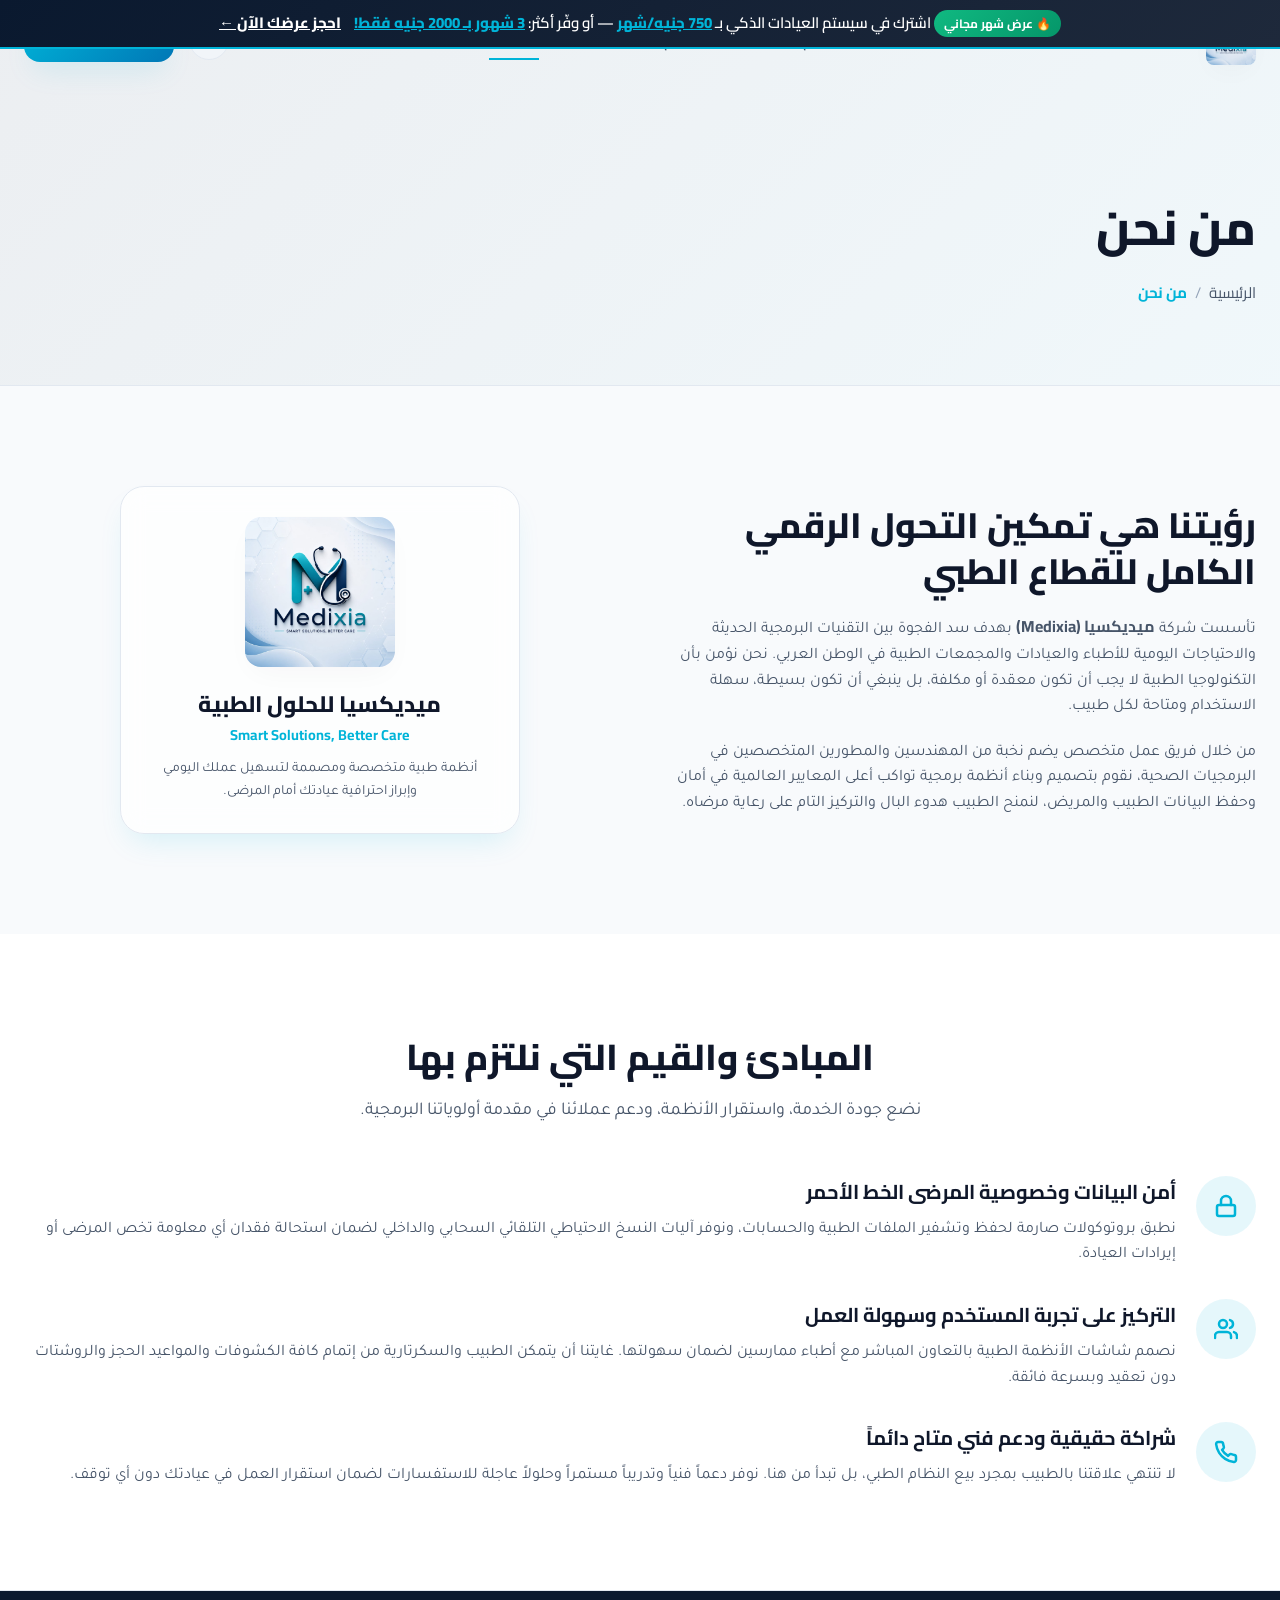
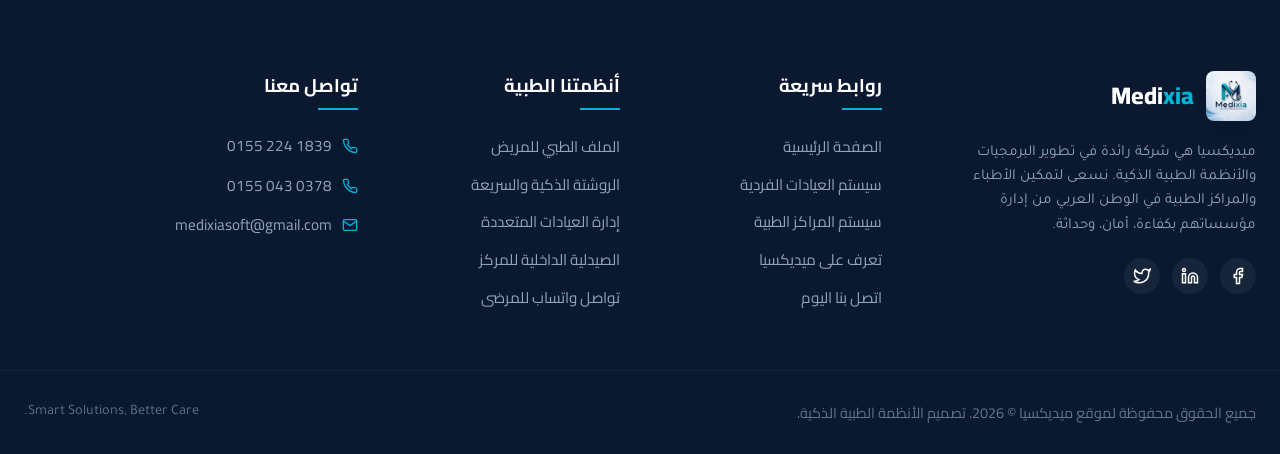
==== about.html @ 6b5ef8f8 "first commit" ====
<!DOCTYPE html>
<html lang="ar" dir="rtl">
<head>
    <meta charset="UTF-8">
    <meta name="viewport" content="width=device-width, initial-scale=1.0">
    
    <!-- Primary SEO Meta Tags -->
    <title>من نحن | شركة ميديكسيا للبرمجيات والأنظمة الطبية</title>
    <meta name="description" content="تعرف على شركة ميديكسيا، رؤيتنا ورسالتنا لتطوير وإدارة العيادات والمراكز الطبية بأحدث التقنيات وبأسعار مناسبة.">
    <meta name="keywords" content="ميديكسيا، من نحن، أنظمة طبية مصر، حماية بيانات المرضى، دعم فني عيادات">
    
    <!-- Stylesheets -->
    <link rel="stylesheet" href="css/style.css">
</head>
<body>

    <!-- Promo Bar (Limited Time Offer) -->
    <div class="promo-bar">
        <div class="container">
            <span class="promo-badge">🔥 عرض شهر مجاني</span>
            اشترك في سيستم العيادات الذكي بـ <span class="highlight">750 جنيه/شهر</span> — أو وفّر أكثر: <span class="highlight">3 شهور بـ 2000 جنيه فقط!</span>
            <a href="contact.html#request-demo" style="text-decoration: underline; margin-right: 10px; font-weight: 800;">احجز عرضك الآن ←</a>
        </div>
    </div>

    <!-- Header Navigation -->
    <header>
        <div class="container nav-container">
            <div class="logo-wrapper">
                <img src="assets/logo.jpg" alt="Medixia Logo" class="logo-img">
                <div class="logo-text">Medi<span>xia</span></div>
            </div>
            
            <nav>
                <ul class="nav-menu" id="nav-menu">
                    <li><a href="index.html" class="nav-link">الرئيسية</a></li>
                    <li><a href="clinics.html" class="nav-link">سيستم العيادات</a></li>
                    <li><a href="centers.html" class="nav-link">سيستم المراكز الطبية</a></li>
                    <li><a href="about.html" class="nav-link">من نحن</a></li>
                    <li><a href="contact.html" class="nav-link">اتصل بنا</a></li>
                </ul>
            </nav>
            
            <div class="nav-actions">
                <button class="theme-toggle-btn" id="theme-toggle" aria-label="Toggle Theme">
                    <svg class="sun-icon" width="20" height="20" viewBox="0 0 24 24" fill="none" stroke="currentColor" stroke-width="2" stroke-linecap="round" stroke-linejoin="round"><circle cx="12" cy="12" r="5"></circle><line x1="12" y1="1" x2="12" y2="3"></line><line x1="12" y1="21" x2="12" y2="23"></line><line x1="4.22" y1="4.22" x2="5.64" y2="5.64"></line><line x1="18.36" y1="18.36" x2="19.78" y2="19.78"></line><line x1="1" y1="12" x2="3" y2="12"></line><line x1="21" y1="12" x2="23" y2="12"></line><line x1="4.22" y1="19.78" x2="5.64" y2="18.36"></line><line x1="18.36" y1="5.64" x2="19.78" y2="4.22"></line></svg>
                    <svg class="moon-icon" width="20" height="20" viewBox="0 0 24 24" fill="none" stroke="currentColor" stroke-width="2" stroke-linecap="round" stroke-linejoin="round"><path d="M21 12.79A9 9 0 1 1 11.21 3 7 7 0 0 0 21 12.79z"></path></svg>
                </button>
                <a href="contact.html#request-demo" class="btn btn-primary" style="padding: 10px 20px; font-size: 0.9rem;">طلب تجربة مجانية</a>
                
                <button class="hamburger" id="hamburger-btn" aria-label="Menu">
                    <span></span>
                    <span></span>
                    <span></span>
                </button>
            </div>
        </div>
    </header>

    <!-- Page Hero Banner -->
    <div class="page-hero">
        <div class="container">
            <h1 class="page-hero-title">من نحن</h1>
            <ul class="breadcrumbs">
                <li><a href="index.html">الرئيسية</a></li>
                <li>من نحن</li>
            </ul>
        </div>
    </div>

    <!-- Main Content Details Grid -->
    <section class="section">
        <div class="container" style="display: grid; grid-template-columns: 1fr 1fr; gap: 50px; align-items: center;">
            <div class="reveal">
                <h2 style="font-size: 2.2rem; font-weight: 800; margin-bottom: 20px; line-height: 1.3;">رؤيتنا هي تمكين التحول الرقمي الكامل للقطاع الطبي</h2>
                <p style="color: var(--text-secondary); margin-bottom: 20px; font-family: var(--font-secondary);">
                    تأسست شركة <strong>ميديكسيا (Medixia)</strong> بهدف سد الفجوة بين التقنيات البرمجية الحديثة والاحتياجات اليومية للأطباء والعيادات والمجمعات الطبية في الوطن العربي. نحن نؤمن بأن التكنولوجيا الطبية لا يجب أن تكون معقدة أو مكلفة، بل ينبغي أن تكون بسيطة، سهلة الاستخدام ومتاحة لكل طبيب.
                </p>
                <p style="color: var(--text-secondary); font-family: var(--font-secondary);">
                    من خلال فريق عمل متخصص يضم نخبة من المهندسين والمطورين المتخصصين في البرمجيات الصحية، نقوم بتصميم وبناء أنظمة برمجية تواكب أعلى المعايير العالمية في أمان وحفظ البيانات الطبيب والمريض، لنمنح الطبيب هدوء البال والتركيز التام على رعاية مرضاه.
                </p>
            </div>
            <div class="reveal" style="display: flex; justify-content: center;">
                <div class="glass-panel" style="padding: 30px; border-radius: var(--border-radius-lg); max-width: 400px; text-align: center; border: 1px solid var(--border-color); box-shadow: var(--glow-shadow);">
                    <img src="assets/logo.jpg" alt="Medixia Smart Solutions" style="width: 150px; height: 150px; object-fit: cover; border-radius: var(--border-radius-md); margin: 0 auto 20px auto; box-shadow: var(--card-shadow);">
                    <h3 style="font-weight: 800; font-size: 1.4rem;">ميديكسيا للحلول الطبية</h3>
                    <p style="color: var(--primary-teal); font-weight: 700; margin-bottom: 12px; font-size: 0.9rem;">Smart Solutions, Better Care</p>
                    <p style="font-size: 0.88rem; color: var(--text-secondary); font-family: var(--font-secondary);">أنظمة طبية متخصصة ومصممة لتسهيل عملك اليومي وإبراز احترافية عيادتك أمام المرضى.</p>
                </div>
            </div>
        </div>
    </section>

    <!-- Core Values Section -->
    <section class="section" style="background-color: var(--bg-secondary);">
        <div class="container">
            <div class="text-center">
                <h2 class="section-title">المبادئ والقيم التي نلتزم بها</h2>
                <p class="section-subtitle">نضع جودة الخدمة، واستقرار الأنظمة، ودعم عملائنا في مقدمة أولوياتنا البرمجية.</p>
            </div>
            
            <div class="about-features">
                <!-- Value 1 -->
                <div class="about-feature-item reveal">
                    <div class="about-feature-icon">
                        <svg width="24" height="24" viewBox="0 0 24 24" fill="none" stroke="currentColor" stroke-width="2.5" stroke-linecap="round" stroke-linejoin="round"><rect x="3" y="11" width="18" height="11" rx="2" ry="2"></rect><path d="M7 11V7a5 5 0 0 1 10 0v4"></path></svg>
                    </div>
                    <div class="about-feature-text">
                        <h4>أمن البيانات وخصوصية المرضى الخط الأحمر</h4>
                        <p>نطبق بروتوكولات صارمة لحفظ وتشفير الملفات الطبية والحسابات، ونوفر آليات النسخ الاحتياطي التلقائي السحابي والداخلي لضمان استحالة فقدان أي معلومة تخص المرضى أو إيرادات العيادة.</p>
                    </div>
                </div>

                <!-- Value 2 -->
                <div class="about-feature-item reveal">
                    <div class="about-feature-icon">
                        <svg width="24" height="24" viewBox="0 0 24 24" fill="none" stroke="currentColor" stroke-width="2.5" stroke-linecap="round" stroke-linejoin="round"><path d="M17 21v-2a4 4 0 0 0-4-4H5a4 4 0 0 0-4 4v2"></path><circle cx="9" cy="7" r="4"></circle><path d="M23 21v-2a4 4 0 0 0-3-3.87"></path><path d="M16 3.13a4 4 0 0 1 0 7.75"></path></svg>
                    </div>
                    <div class="about-feature-text">
                        <h4>التركيز على تجربة المستخدم وسهولة العمل</h4>
                        <p>نصمم شاشات الأنظمة الطبية بالتعاون المباشر مع أطباء ممارسين لضمان سهولتها. غايتنا أن يتمكن الطبيب والسكرتارية من إتمام كافة الكشوفات والمواعيد الحجز والروشتات دون تعقيد وبسرعة فائقة.</p>
                    </div>
                </div>

                <!-- Value 3 -->
                <div class="about-feature-item reveal">
                    <div class="about-feature-icon">
                        <svg width="24" height="24" viewBox="0 0 24 24" fill="none" stroke="currentColor" stroke-width="2.5" stroke-linecap="round" stroke-linejoin="round"><path d="M22 16.92v3a2 2 0 0 1-2.18 2 19.79 19.79 0 0 1-8.63-3.07 19.5 19.5 0 0 1-6-6 19.79 19.79 0 0 1-3.07-8.67A2 2 0 0 1 4.11 2h3a2 2 0 0 1 2 1.72 12.84 12.84 0 0 0 .7 2.81 2 2 0 0 1-.45 2.11L8.09 9.91a16 16 0 0 0 6 6l1.27-1.27a2 2 0 0 1 2.11-.45 12.84 12.84 0 0 0 2.81.7A2 2 0 0 1 22 16.92z"></path></svg>
                    </div>
                    <div class="about-feature-text">
                        <h4>شراكة حقيقية ودعم فني متاح دائماً</h4>
                        <p>لا تنتهي علاقتنا بالطبيب بمجرد بيع النظام الطبي، بل تبدأ من هنا. نوفر دعماً فنياً وتدريباً مستمراً وحلولاً عاجلة للاستفسارات لضمان استقرار العمل في عيادتك دون أي توقف.</p>
                    </div>
                </div>
            </div>
        </div>
    </section>

    <!-- Footer -->
    <footer>
        <div class="container footer-grid">
            <div class="footer-col">
                <div class="logo-wrapper" style="margin-bottom: 20px;">
                    <img src="assets/logo.jpg" alt="Medixia Logo" class="logo-img">
                    <div class="logo-text" style="color: #ffffff;">Medi<span>xia</span></div>
                </div>
                <p>ميديكسيا هي شركة رائدة في تطوير البرمجيات والأنظمة الطبية الذكية. نسعى لتمكين الأطباء والمراكز الطبية في الوطن العربي من إدارة مؤسساتهم بكفاءة، أمان، وحداثة.</p>
                <div class="social-links">
                    <a href="#" class="social-icon" aria-label="Facebook"><svg width="18" height="18" viewBox="0 0 24 24" fill="none" stroke="currentColor" stroke-width="2"><path d="M18 2h-3a5 5 0 0 0-5 5v3H7v4h3v8h4v-8h3l1-4h-4V7a1 1 0 0 1 1-1h3z"></path></svg></a>
                    <a href="#" class="social-icon" aria-label="LinkedIn"><svg width="18" height="18" viewBox="0 0 24 24" fill="none" stroke="currentColor" stroke-width="2"><path d="M16 8a6 6 0 0 1 6 6v7h-4v-7a2 2 0 0 0-2-2 2 2 0 0 0-2 2v7h-4v-7a6 6 0 0 1 6-6z"></path><rect x="2" y="9" width="4" height="12"></rect><circle cx="4" cy="4" r="2"></circle></svg></a>
                    <a href="#" class="social-icon" aria-label="Twitter"><svg width="18" height="18" viewBox="0 0 24 24" fill="none" stroke="currentColor" stroke-width="2"><path d="M23 3a10.9 10.9 0 0 1-3.14 1.53 4.48 4.48 0 0 0-7.86 3v1A10.66 10.66 0 0 1 3 4s-4 9 5 13a11.64 11.64 0 0 1-7 2c9 5 20 0 20-11.5a4.5 4.5 0 0 0-.08-.83A7.72 7.72 0 0 0 23 3z"></path></svg></a>
                </div>
            </div>

            <div class="footer-col">
                <h4>روابط سريعة</h4>
                <ul class="footer-links">
                    <li><a href="index.html">الصفحة الرئيسية</a></li>
                    <li><a href="clinics.html">سيستم العيادات الفردية</a></li>
                    <li><a href="centers.html">سيستم المراكز الطبية</a></li>
                    <li><a href="about.html">تعرف على ميديكسيا</a></li>
                    <li><a href="contact.html">اتصل بنا اليوم</a></li>
                </ul>
            </div>

            <div class="footer-col">
                <h4>أنظمتنا الطبية</h4>
                <ul class="footer-links">
                    <li><a href="clinics.html#ehr">الملف الطبي للمريض</a></li>
                    <li><a href="clinics.html#prescription">الروشتة الذكية والسريعة</a></li>
                    <li><a href="centers.html#multi-clinic">إدارة العيادات المتعددة</a></li>
                    <li><a href="centers.html#pharmacy">الصيدلية الداخلية للمركز</a></li>
                    <li><a href="centers.html#whatsapp-comm">تواصل واتساب للمرضى</a></li>
                </ul>
            </div>

            <div class="footer-col">
                <h4>تواصل معنا</h4>
                <ul class="contact-list">
                    <li>
                        <svg width="16" height="16" viewBox="0 0 24 24" fill="none" stroke="currentColor" stroke-width="2"><path d="M22 16.92v3a2 2 0 0 1-2.18 2 19.79 19.79 0 0 1-8.63-3.07 19.5 19.5 0 0 1-6-6 19.79 19.79 0 0 1-3.07-8.67A2 2 0 0 1 4.11 2h3a2 2 0 0 1 2 1.72 12.84 12.84 0 0 0 .7 2.81 2 2 0 0 1-.45 2.11L8.09 9.91a16 16 0 0 0 6 6l1.27-1.27a2 2 0 0 1 2.11-.45 12.84 12.84 0 0 0 2.81.7A2 2 0 0 1 22 16.92z"></path></svg>
                        <a href="tel:01552241839">0155 224 1839</a>
                    </li>
                    <li>
                        <svg width="16" height="16" viewBox="0 0 24 24" fill="none" stroke="currentColor" stroke-width="2"><path d="M22 16.92v3a2 2 0 0 1-2.18 2 19.79 19.79 0 0 1-8.63-3.07 19.5 19.5 0 0 1-6-6 19.79 19.79 0 0 1-3.07-8.67A2 2 0 0 1 4.11 2h3a2 2 0 0 1 2 1.72 12.84 12.84 0 0 0 .7 2.81 2 2 0 0 1-.45 2.11L8.09 9.91a16 16 0 0 0 6 6l1.27-1.27a2 2 0 0 1 2.11-.45 12.84 12.84 0 0 0 2.81.7A2 2 0 0 1 22 16.92z"></path></svg>
                        <a href="tel:01550430378">0155 043 0378</a>
                    </li>
                    <li>
                        <svg width="16" height="16" viewBox="0 0 24 24" fill="none" stroke="currentColor" stroke-width="2"><path d="M4 4h16c1.1 0 2 .9 2 2v12c0 1.1-.9 2-2 2H4c-1.1 0-2-.9-2-2V6c0-1.1.9-2 2-2z"></path><polyline points="22,6 12,13 2,6"></polyline></svg>
                        <a href="mailto:medixiasoft@gmail.com">medixiasoft@gmail.com</a>
                    </li>
                </ul>
            </div>
        </div>

        <div class="footer-bottom container">
            <p>جميع الحقوق محفوظة لموقع ميديكسيا © 2026. تصميم الأنظمة الطبية الذكية.</p>
            <p style="font-family: var(--font-secondary);">Smart Solutions, Better Care.</p>
        </div>
    </footer>

    <!-- Main JavaScript -->
    <script src="js/main.js"></script>
</body>
</html>
---- css/style.css ----
@import url('https://fonts.googleapis.com/css2?family=Cairo:wght@300;400;500;600;700;800&family=Tajawal:wght@300;400;500;700;800;900&display=swap');

:root {
    /* Color Palette */
    --primary-teal: #00b4d8;
    --primary-teal-rgb: 0, 180, 216;
    --primary-teal-dark: #0077b6;
    --secondary-navy: #0a192f;
    --secondary-navy-rgb: 10, 25, 47;
    --accent-emerald: #10b981;
    --accent-emerald-rgb: 16, 185, 129;
    --accent-red: #ef4444;

    /* Light Theme Defaults */
    --bg-primary: #f8fafc;
    --bg-secondary: #ffffff;
    --bg-tertiary: #f1f5f9;
    --text-primary: #0f172a;
    --text-secondary: #475569;
    --text-light: #94a3b8;
    --border-color: #e2e8f0;
    --glass-bg: rgba(255, 255, 255, 0.75);
    --glass-border: rgba(226, 232, 240, 0.8);
    --card-shadow: 0 10px 30px -10px rgba(0, 0, 0, 0.05);
    --glow-shadow: 0 15px 30px -10px rgba(0, 180, 216, 0.15);
    
    /* Typography & Spacing */
    --font-primary: 'Cairo', 'Tajawal', sans-serif;
    --font-secondary: 'Tajawal', sans-serif;
    --nav-height: 80px;
    --border-radius-sm: 8px;
    --border-radius-md: 16px;
    --border-radius-lg: 24px;
    --border-radius-xl: 32px;
}

[data-theme="dark"] {
    /* Dark Theme Override */
    --bg-primary: #080c14;
    --bg-secondary: #0f1626;
    --bg-tertiary: #172237;
    --text-primary: #f8fafc;
    --text-secondary: #94a3b8;
    --text-light: #64748b;
    --border-color: #1e293b;
    --glass-bg: rgba(15, 22, 38, 0.75);
    --glass-border: rgba(30, 41, 59, 0.8);
    --card-shadow: 0 20px 40px -15px rgba(0, 0, 0, 0.3);
    --glow-shadow: 0 15px 30px -10px rgba(0, 180, 216, 0.25);
}

/* Reset & Base Styles */
* {
    margin: 0;
    padding: 0;
    box-sizing: border-box;
    outline: none;
    font-family: var(--font-primary);
}

html {
    scroll-behavior: smooth;
    font-size: 16px;
}

body {
    background-color: var(--bg-primary);
    color: var(--text-primary);
    direction: rtl;
    text-align: right;
    line-height: 1.6;
    overflow-x: hidden;
    transition: background-color 0.4s ease, color 0.4s ease;
}

a {
    text-decoration: none;
    color: inherit;
    transition: all 0.3s ease;
}

button, input, select, textarea {
    font-family: var(--font-primary);
}

img {
    max-width: 100%;
    height: auto;
    display: block;
}

/* Custom Scrollbar */
::-webkit-scrollbar {
    width: 10px;
}
::-webkit-scrollbar-track {
    background: var(--bg-primary);
}
::-webkit-scrollbar-thumb {
    background: var(--border-color);
    border-radius: 5px;
    border: 2px solid var(--bg-primary);
}
::-webkit-scrollbar-thumb:hover {
    background: var(--primary-teal);
}

/* General Layout Utilities */
.container {
    width: 100%;
    max-width: 1280px;
    margin: 0 auto;
    padding: 0 24px;
}

.section {
    padding: 100px 0;
    position: relative;
}

.text-center {
    text-align: center;
}

/* Typography Classes */
.section-title {
    font-size: 2.25rem;
    font-weight: 800;
    margin-bottom: 16px;
    color: var(--text-primary);
    line-height: 1.3;
}
.section-title span {
    background: linear-gradient(135deg, var(--primary-teal), var(--primary-teal-dark));
    -webkit-background-clip: text;
    -webkit-text-fill-color: transparent;
}

.section-subtitle {
    font-size: 1.125rem;
    color: var(--text-secondary);
    max-width: 600px;
    margin: 0 auto 50px auto;
    font-family: var(--font-secondary);
}

/* Glassmorphism utility */
.glass-panel {
    background: var(--glass-bg);
    backdrop-filter: blur(12px);
    -webkit-backdrop-filter: blur(12px);
    border: 1px solid var(--glass-border);
    box-shadow: var(--card-shadow);
}

/* Button Styles */
.btn {
    display: inline-flex;
    align-items: center;
    justify-content: center;
    padding: 12px 28px;
    border-radius: var(--border-radius-md);
    font-weight: 700;
    font-size: 1rem;
    cursor: pointer;
    transition: all 0.3s cubic-bezier(0.4, 0, 0.2, 1);
    border: none;
    gap: 8px;
}

.btn-primary {
    background: linear-gradient(135deg, var(--primary-teal), var(--primary-teal-dark));
    color: #ffffff;
    box-shadow: var(--glow-shadow);
}
.btn-primary:hover {
    transform: translateY(-3px);
    box-shadow: 0 20px 35px -10px rgba(0, 180, 216, 0.4);
}
.btn-primary:active {
    transform: translateY(-1px);
}

.btn-secondary {
    background: var(--bg-tertiary);
    color: var(--text-primary);
    border: 1px solid var(--border-color);
}
.btn-secondary:hover {
    background: var(--border-color);
    transform: translateY(-3px);
}

.btn-outline {
    background: transparent;
    color: var(--primary-teal);
    border: 2px solid var(--primary-teal);
}
.btn-outline:hover {
    background: var(--primary-teal);
    color: #ffffff;
    transform: translateY(-3px);
    box-shadow: var(--glow-shadow);
}

.btn-accent {
    background: linear-gradient(135deg, var(--accent-emerald), #059669);
    color: #ffffff;
    box-shadow: 0 10px 25px -10px rgba(16, 185, 129, 0.3);
}
.btn-accent:hover {
    transform: translateY(-3px);
    box-shadow: 0 20px 35px -10px rgba(16, 185, 129, 0.5);
}

/* Header & Navigation */
header {
    position: fixed;
    top: 0;
    left: 0;
    width: 100%;
    height: var(--nav-height);
    display: flex;
    align-items: center;
    z-index: 1000;
    transition: all 0.4s ease;
}

header.scrolled {
    height: 70px;
    background: var(--glass-bg);
    backdrop-filter: blur(15px);
    -webkit-backdrop-filter: blur(15px);
    border-bottom: 1px solid var(--glass-border);
    box-shadow: 0 5px 25px rgba(0, 0, 0, 0.03);
}

.nav-container {
    display: flex;
    align-items: center;
    justify-content: space-between;
    width: 100%;
}

.logo-wrapper {
    display: flex;
    align-items: center;
    gap: 12px;
}

.logo-img {
    height: 50px;
    width: 50px;
    object-fit: cover;
    border-radius: var(--border-radius-sm);
    box-shadow: var(--card-shadow);
    transition: all 0.3s ease;
}
header.scrolled .logo-img {
    height: 42px;
    width: 42px;
}

.logo-text {
    font-size: 1.5rem;
    font-weight: 800;
    color: var(--text-primary);
}
.logo-text span {
    color: var(--primary-teal);
}

.nav-menu {
    display: flex;
    align-items: center;
    gap: 30px;
    list-style: none;
}

.nav-link {
    font-size: 1rem;
    font-weight: 600;
    color: var(--text-secondary);
    position: relative;
    padding: 6px 0;
}
.nav-link:hover, .nav-link.active {
    color: var(--primary-teal);
}
.nav-link::after {
    content: '';
    position: absolute;
    bottom: 0;
    left: 0;
    width: 0;
    height: 2px;
    background: var(--primary-teal);
    transition: width 0.3s ease;
}
.nav-link:hover::after, .nav-link.active::after {
    width: 100%;
}

.nav-actions {
    display: flex;
    align-items: center;
    gap: 15px;
}

/* Theme Switcher Toggle */
.theme-toggle-btn {
    background: var(--bg-tertiary);
    border: 1px solid var(--border-color);
    width: 40px;
    height: 40px;
    border-radius: 50%;
    display: flex;
    align-items: center;
    justify-content: center;
    cursor: pointer;
    color: var(--text-primary);
    transition: all 0.3s ease;
}
.theme-toggle-btn:hover {
    color: var(--primary-teal);
    background: var(--border-color);
    transform: rotate(20deg);
}

.theme-toggle-btn .sun-icon {
    display: none;
}
.theme-toggle-btn .moon-icon {
    display: block;
}
[data-theme="dark"] .theme-toggle-btn .sun-icon {
    display: block;
}
[data-theme="dark"] .theme-toggle-btn .moon-icon {
    display: none;
}

/* Mobile Nav Toggle */
.hamburger {
    display: none;
    flex-direction: column;
    justify-content: space-between;
    width: 30px;
    height: 21px;
    background: transparent;
    border: none;
    cursor: pointer;
    padding: 0;
    z-index: 1001;
}

.hamburger span {
    width: 100%;
    height: 3px;
    background-color: var(--text-primary);
    border-radius: 10px;
    transition: all 0.3s cubic-bezier(0.4, 0, 0.2, 1);
}

.hamburger.open span:first-child {
    transform: rotate(-45deg) translate(-6px, 6px);
}
.hamburger.open span:nth-child(2) {
    opacity: 0;
    transform: translateX(-20px);
}
.hamburger.open span:last-child {
    transform: rotate(45deg) translate(-6px, -6px);
}

/* Limited Time Offer Bar & Badges */
.promo-bar {
    background: linear-gradient(135deg, var(--secondary-navy), #1e293b);
    color: #ffffff;
    text-align: center;
    padding: 10px 0;
    font-size: 0.938rem;
    font-weight: 600;
    position: relative;
    z-index: 1001;
    margin-top: 0;
    border-bottom: 2px solid var(--primary-teal);
}
.promo-bar span.highlight {
    color: var(--primary-teal);
    font-weight: 800;
    text-decoration: underline;
}
.promo-badge {
    background: linear-gradient(135deg, var(--accent-emerald), #059669);
    color: #ffffff;
    padding: 4px 10px;
    border-radius: 50px;
    font-size: 0.75rem;
    font-weight: 700;
    display: inline-flex;
    align-items: center;
    gap: 4px;
    animation: pulseGlow 2s infinite;
}

@keyframes pulseGlow {
    0% {
        box-shadow: 0 0 0 0 rgba(16, 185, 129, 0.7);
    }
    70% {
        box-shadow: 0 0 0 10px rgba(16, 185, 129, 0);
    }
    100% {
        box-shadow: 0 0 0 0 rgba(16, 185, 129, 0);
    }
}

/* Hero Section */
.hero {
    min-height: 100vh;
    display: flex;
    align-items: center;
    padding-top: calc(var(--nav-height) + 40px);
    position: relative;
    overflow: hidden;
}

/* Background glowing meshes */
.hero-bg {
    position: absolute;
    top: 0;
    left: 0;
    width: 100%;
    height: 100%;
    z-index: 0;
    pointer-events: none;
}
.hero-bg::before {
    content: '';
    position: absolute;
    top: -20%;
    right: -10%;
    width: 50%;
    height: 70%;
    background: radial-gradient(circle, rgba(0, 180, 216, 0.12) 0%, rgba(0, 0, 0, 0) 70%);
    z-index: 0;
}
.hero-bg::after {
    content: '';
    position: absolute;
    bottom: -10%;
    left: -10%;
    width: 50%;
    height: 60%;
    background: radial-gradient(circle, rgba(16, 185, 129, 0.08) 0%, rgba(0, 0, 0, 0) 70%);
    z-index: 0;
}

.hero-grid {
    display: grid;
    grid-template-columns: 1.1fr 0.9fr;
    gap: 50px;
    align-items: center;
    position: relative;
    z-index: 1;
}

.hero-content {
    display: flex;
    flex-direction: column;
    align-items: flex-start;
}

.hero-tagline {
    font-size: 0.95rem;
    font-weight: 700;
    color: var(--primary-teal);
    background: rgba(0, 180, 216, 0.1);
    padding: 6px 16px;
    border-radius: 50px;
    margin-bottom: 20px;
    display: inline-flex;
    align-items: center;
    gap: 8px;
    border: 1px solid rgba(0, 180, 216, 0.2);
}

.hero-title {
    font-size: 3.5rem;
    font-weight: 800;
    line-height: 1.25;
    margin-bottom: 24px;
    color: var(--text-primary);
}
.hero-title span {
    background: linear-gradient(135deg, var(--primary-teal), var(--primary-teal-dark));
    -webkit-background-clip: text;
    -webkit-text-fill-color: transparent;
}

.hero-desc {
    font-size: 1.18rem;
    color: var(--text-secondary);
    margin-bottom: 40px;
    font-family: var(--font-secondary);
}

.hero-buttons {
    display: flex;
    gap: 16px;
    width: 100%;
}

.hero-features {
    display: flex;
    gap: 24px;
    margin-top: 40px;
    width: 100%;
}
.hero-feature-item {
    display: flex;
    align-items: center;
    gap: 8px;
    font-size: 0.938rem;
    font-weight: 600;
    color: var(--text-secondary);
}
.hero-feature-item svg {
    color: var(--accent-emerald);
    flex-shrink: 0;
}

/* Floating Mockup */
.hero-image-wrapper {
    position: relative;
    display: flex;
    justify-content: center;
}

.hero-mockup {
    position: relative;
    border-radius: var(--border-radius-lg);
    overflow: hidden;
    box-shadow: 0 30px 60px -15px rgba(0, 0, 0, 0.2), var(--glow-shadow);
    border: 1px solid var(--glass-border);
    animation: floatImage 6s ease-in-out infinite;
    z-index: 2;
}

.hero-mockup-bg {
    position: absolute;
    top: 50%;
    left: 50%;
    transform: translate(-50%, -50%);
    width: 120%;
    height: 120%;
    background: radial-gradient(circle, rgba(0, 180, 216, 0.15) 0%, rgba(0, 0, 0, 0) 60%);
    z-index: 1;
    pointer-events: none;
}

@keyframes floatImage {
    0%, 100% {
        transform: translateY(0);
    }
    50% {
        transform: translateY(-15px);
    }
}

.offer-card-badge {
    position: absolute;
    top: -20px;
    right: -20px;
    background: linear-gradient(135deg, #ef4444, #b91c1c);
    color: #ffffff;
    font-weight: 800;
    padding: 12px 20px;
    border-radius: var(--border-radius-md);
    box-shadow: 0 10px 20px rgba(239, 68, 68, 0.3);
    z-index: 10;
    transform: rotate(6deg);
    font-size: 0.938rem;
    animation: pulseOffer 1.5s ease-in-out infinite alternate;
}

@keyframes pulseOffer {
    0% {
        transform: rotate(6deg) scale(1);
    }
    100% {
        transform: rotate(6deg) scale(1.05);
    }
}

/* Services / System Cards Section */
.systems-grid {
    display: grid;
    grid-template-columns: repeat(auto-fit, minmax(340px, 1fr));
    gap: 32px;
}

.system-card {
    border-radius: var(--border-radius-lg);
    padding: 40px;
    transition: all 0.4s cubic-bezier(0.4, 0, 0.2, 1);
    position: relative;
    overflow: hidden;
    display: flex;
    flex-direction: column;
    height: 100%;
}

.system-card::before {
    content: '';
    position: absolute;
    top: 0;
    left: 0;
    width: 100%;
    height: 4px;
    background: linear-gradient(90deg, var(--primary-teal), var(--primary-teal-dark));
    opacity: 0;
    transition: opacity 0.3s ease;
}

.system-card:hover {
    transform: translateY(-8px);
    box-shadow: 0 30px 50px -15px rgba(0, 0, 0, 0.1), var(--glow-shadow);
    border-color: rgba(var(--primary-teal-rgb), 0.3);
}

.system-card:hover::before {
    opacity: 1;
}

.system-icon {
    width: 64px;
    height: 64px;
    background: rgba(0, 180, 216, 0.1);
    color: var(--primary-teal);
    border-radius: var(--border-radius-md);
    display: flex;
    align-items: center;
    justify-content: center;
    margin-bottom: 24px;
    font-size: 1.75rem;
    transition: all 0.3s ease;
}
.system-card:hover .system-icon {
    background: var(--primary-teal);
    color: #ffffff;
    transform: scale(1.05);
}

.system-card h3 {
    font-size: 1.6rem;
    font-weight: 700;
    margin-bottom: 16px;
}

.system-card p {
    color: var(--text-secondary);
    margin-bottom: 24px;
    font-family: var(--font-secondary);
    flex-grow: 1;
}

.system-price-box {
    margin-top: auto;
    padding-top: 24px;
    border-top: 1px solid var(--border-color);
    display: flex;
    flex-direction: column;
    gap: 8px;
    margin-bottom: 24px;
}
.price-label {
    font-size: 0.85rem;
    color: var(--text-light);
    font-weight: 700;
}
.price-value {
    display: flex;
    align-items: baseline;
    gap: 8px;
}
.price-value .amount {
    font-size: 2.25rem;
    font-weight: 800;
    color: var(--accent-emerald);
}
.price-value .currency {
    font-size: 1rem;
    color: var(--text-secondary);
    font-weight: 700;
}
.price-old {
    font-size: 1rem;
    text-decoration: line-through;
    color: var(--text-light);
}

.system-features-list {
    list-style: none;
    display: flex;
    flex-direction: column;
    gap: 12px;
    margin-bottom: 30px;
}
.system-features-list li {
    display: flex;
    align-items: center;
    gap: 10px;
    font-size: 0.938rem;
    color: var(--text-secondary);
}
.system-features-list li svg {
    color: var(--primary-teal);
    flex-shrink: 0;
}

/* Features Grid */
.features-grid {
    display: grid;
    grid-template-columns: repeat(auto-fit, minmax(280px, 1fr));
    gap: 24px;
}

.feature-box {
    border-radius: var(--border-radius-md);
    padding: 30px;
    border: 1px solid var(--border-color);
    transition: all 0.3s ease;
}
.feature-box:hover {
    background: var(--bg-secondary);
    border-color: rgba(var(--primary-teal-rgb), 0.2);
    transform: translateY(-5px);
    box-shadow: var(--card-shadow);
}

.feature-box-icon {
    color: var(--primary-teal);
    margin-bottom: 20px;
    display: inline-block;
}

.feature-box h4 {
    font-size: 1.25rem;
    font-weight: 700;
    margin-bottom: 12px;
}

.feature-box p {
    font-size: 0.938rem;
    color: var(--text-secondary);
    font-family: var(--font-secondary);
}

/* Stats Section */
.stats {
    background: linear-gradient(135deg, var(--secondary-navy), #0b1329);
    color: #ffffff;
    position: relative;
    overflow: hidden;
}
.stats::before {
    content: '';
    position: absolute;
    width: 300px;
    height: 300px;
    background: rgba(0, 180, 216, 0.1);
    filter: blur(100px);
    border-radius: 50%;
    top: -50px;
    right: -50px;
}

.stats-grid {
    display: grid;
    grid-template-columns: repeat(auto-fit, minmax(220px, 1fr));
    gap: 40px;
    position: relative;
    z-index: 1;
}

.stat-item {
    text-align: center;
}

.stat-number {
    font-size: 3.5rem;
    font-weight: 800;
    color: var(--primary-teal);
    margin-bottom: 10px;
    direction: ltr;
}

.stat-title {
    font-size: 1.1rem;
    font-weight: 600;
    color: #e2e8f0;
}

/* Testimonials */
.testimonials-grid {
    display: grid;
    grid-template-columns: repeat(auto-fit, minmax(320px, 1fr));
    gap: 30px;
}

.testimonial-card {
    border-radius: var(--border-radius-md);
    padding: 30px;
    border: 1px solid var(--border-color);
    position: relative;
}

.quote-icon {
    position: absolute;
    top: 20px;
    left: 20px;
    color: rgba(var(--primary-teal-rgb), 0.1);
    font-size: 3rem;
    line-height: 1;
}

.testimonial-content {
    font-size: 1rem;
    color: var(--text-secondary);
    margin-bottom: 24px;
    font-style: italic;
    position: relative;
    z-index: 1;
}

.testimonial-user {
    display: flex;
    align-items: center;
    gap: 15px;
}

.user-avatar {
    width: 50px;
    height: 50px;
    border-radius: 50%;
    object-fit: cover;
    border: 2px solid var(--primary-teal);
}

.user-info h5 {
    font-size: 1rem;
    font-weight: 700;
    margin-bottom: 4px;
}

.user-info p {
    font-size: 0.8rem;
    color: var(--text-light);
}

/* Call to Action Section */
.cta-section {
    position: relative;
    overflow: hidden;
}
.cta-box {
    border-radius: var(--border-radius-xl);
    padding: 60px 40px;
    text-align: center;
    background: linear-gradient(135deg, rgba(var(--secondary-navy-rgb), 0.95), rgba(15, 23, 42, 0.95));
    border: 1px solid var(--glass-border);
    position: relative;
    z-index: 1;
    overflow: hidden;
}
[data-theme="dark"] .cta-box {
    background: linear-gradient(135deg, rgba(13, 19, 31, 0.9), rgba(21, 28, 44, 0.9));
}

.cta-box::before {
    content: '';
    position: absolute;
    top: -50%;
    left: -50%;
    width: 200%;
    height: 200%;
    background: radial-gradient(circle, rgba(0, 180, 216, 0.1) 0%, transparent 60%);
    pointer-events: none;
    z-index: -1;
}

.cta-box h2 {
    font-size: 2.5rem;
    font-weight: 800;
    color: #ffffff;
    margin-bottom: 20px;
}

.cta-box p {
    color: #94a3b8;
    max-width: 650px;
    margin: 0 auto 40px auto;
    font-size: 1.1rem;
    font-family: var(--font-secondary);
}

.cta-buttons {
    display: flex;
    justify-content: center;
    gap: 20px;
    flex-wrap: wrap;
}

/* Contact Info & Forms */
.contact-grid {
    display: grid;
    grid-template-columns: 0.9fr 1.1fr;
    gap: 50px;
}

.contact-info-panel {
    display: flex;
    flex-direction: column;
    gap: 30px;
}

.contact-card-item {
    display: flex;
    gap: 20px;
    padding: 24px;
    border-radius: var(--border-radius-md);
    border: 1px solid var(--border-color);
}
.contact-card-item:hover {
    background: var(--bg-secondary);
}

.contact-icon-box {
    width: 50px;
    height: 50px;
    background: rgba(0, 180, 216, 0.1);
    color: var(--primary-teal);
    border-radius: var(--border-radius-sm);
    display: flex;
    align-items: center;
    justify-content: center;
    font-size: 1.25rem;
    flex-shrink: 0;
}

.contact-details h5 {
    font-size: 1.1rem;
    font-weight: 700;
    margin-bottom: 8px;
}
.contact-details p {
    font-size: 0.95rem;
    color: var(--text-secondary);
}
.contact-details a {
    display: block;
    direction: ltr;
    text-align: right;
    margin-top: 4px;
}
.contact-details a:hover {
    color: var(--primary-teal);
}

/* Form Styles */
.form-box {
    border-radius: var(--border-radius-lg);
    padding: 40px;
}

.form-group {
    margin-bottom: 24px;
    position: relative;
}

.form-label {
    display: block;
    font-weight: 700;
    font-size: 0.9rem;
    margin-bottom: 8px;
    color: var(--text-secondary);
}

.form-control {
    width: 100%;
    padding: 14px 20px;
    background-color: var(--bg-primary);
    border: 1px solid var(--border-color);
    border-radius: var(--border-radius-md);
    font-size: 1rem;
    color: var(--text-primary);
    transition: all 0.3s ease;
}
.form-control:focus {
    border-color: var(--primary-teal);
    background-color: var(--bg-secondary);
    box-shadow: 0 0 0 4px rgba(0, 180, 216, 0.15);
}

textarea.form-control {
    min-height: 150px;
    resize: vertical;
}

/* Form status messages */
.form-status {
    padding: 12px 20px;
    border-radius: var(--border-radius-md);
    font-weight: 700;
    margin-top: 15px;
    display: none;
    font-size: 0.938rem;
    text-align: center;
}
.form-status.success {
    display: block;
    background-color: rgba(16, 185, 129, 0.1);
    color: var(--accent-emerald);
    border: 1px solid rgba(16, 185, 129, 0.2);
}
.form-status.error {
    display: block;
    background-color: rgba(239, 68, 68, 0.1);
    color: var(--accent-red);
    border: 1px solid rgba(239, 68, 68, 0.2);
}

/* Accordion (FAQ) */
.accordion {
    max-width: 800px;
    margin: 0 auto;
    display: flex;
    flex-direction: column;
    gap: 16px;
}

.accordion-item {
    border-radius: var(--border-radius-md);
    border: 1px solid var(--border-color);
    overflow: hidden;
    background-color: var(--bg-secondary);
    transition: all 0.3s ease;
}

.accordion-header {
    width: 100%;
    padding: 20px 24px;
    background: transparent;
    border: none;
    text-align: right;
    font-size: 1.1rem;
    font-weight: 700;
    color: var(--text-primary);
    cursor: pointer;
    display: flex;
    justify-content: space-between;
    align-items: center;
}
.accordion-header span {
    font-family: var(--font-primary);
}

.accordion-icon {
    font-size: 1.25rem;
    color: var(--primary-teal);
    transition: transform 0.3s ease;
}
.accordion-item.active .accordion-icon {
    transform: rotate(180deg);
}

.accordion-content {
    max-height: 0;
    overflow: hidden;
    transition: max-height 0.3s cubic-bezier(0.4, 0, 0.2, 1);
}

.accordion-content-inner {
    padding: 0 24px 20px 24px;
    color: var(--text-secondary);
    font-family: var(--font-secondary);
    font-size: 0.95rem;
    border-top: 1px solid var(--border-color);
    padding-top: 15px;
}

.accordion-item.active .accordion-content {
    max-height: 500px; /* high value that container won't exceed */
}

/* Footer styling */
footer {
    background-color: var(--secondary-navy);
    color: #e2e8f0;
    padding: 80px 0 30px 0;
    border-top: 1px solid var(--border-color);
    position: relative;
    overflow: hidden;
}
[data-theme="dark"] footer {
    background-color: #05080f;
}

.footer-grid {
    display: grid;
    grid-template-columns: 1.2fr 0.8fr 0.8fr 1.2fr;
    gap: 40px;
    margin-bottom: 60px;
}

.footer-col h4 {
    font-size: 1.15rem;
    font-weight: 700;
    color: #ffffff;
    margin-bottom: 24px;
    position: relative;
    padding-bottom: 10px;
}
.footer-col h4::after {
    content: '';
    position: absolute;
    bottom: 0;
    right: 0;
    width: 40px;
    height: 2px;
    background-color: var(--primary-teal);
}

.footer-col p {
    color: #94a3b8;
    font-size: 0.95rem;
    margin-bottom: 20px;
    font-family: var(--font-secondary);
}

.footer-links {
    list-style: none;
    display: flex;
    flex-direction: column;
    gap: 12px;
}
.footer-links li a {
    color: #94a3b8;
    font-size: 0.95rem;
    transition: all 0.3s ease;
}
.footer-links li a:hover {
    color: var(--primary-teal);
    padding-right: 5px;
}

.social-links {
    display: flex;
    gap: 12px;
}
.social-icon {
    width: 36px;
    height: 36px;
    background: rgba(255, 255, 255, 0.05);
    color: #ffffff;
    border-radius: 50%;
    display: flex;
    align-items: center;
    justify-content: center;
    transition: all 0.3s ease;
}
.social-icon:hover {
    background: var(--primary-teal);
    transform: translateY(-3px);
}

.contact-list {
    list-style: none;
    display: flex;
    flex-direction: column;
    gap: 15px;
    color: #94a3b8;
    font-size: 0.95rem;
}
.contact-list li {
    display: flex;
    align-items: center;
    gap: 10px;
}
.contact-list li svg {
    color: var(--primary-teal);
    flex-shrink: 0;
}
.contact-list li a {
    direction: ltr;
    display: inline-block;
}

.footer-bottom {
    border-top: 1px solid rgba(255, 255, 255, 0.05);
    padding-top: 30px;
    display: flex;
    justify-content: space-between;
    align-items: center;
    flex-wrap: wrap;
    gap: 20px;
}
.footer-bottom p {
    font-size: 0.9rem;
    color: #64748b;
}

/* Page Hero Template */
.page-hero {
    padding: 140px 0 80px 0;
    background: linear-gradient(135deg, rgba(var(--secondary-navy-rgb), 0.05), rgba(var(--primary-teal-rgb), 0.03));
    position: relative;
    border-bottom: 1px solid var(--border-color);
}
[data-theme="dark"] .page-hero {
    background: linear-gradient(135deg, rgba(13, 22, 38, 0.5), rgba(8, 12, 20, 0.5));
}
.page-hero-title {
    font-size: 3rem;
    font-weight: 800;
    margin-bottom: 15px;
}
.breadcrumbs {
    display: flex;
    gap: 8px;
    list-style: none;
    color: var(--text-light);
    font-size: 0.95rem;
}
.breadcrumbs li a {
    color: var(--text-secondary);
}
.breadcrumbs li a:hover {
    color: var(--primary-teal);
}
.breadcrumbs li::after {
    content: '/';
    margin-right: 8px;
}
.breadcrumbs li:last-child::after {
    display: none;
}
.breadcrumbs li:last-child {
    color: var(--primary-teal);
    font-weight: 700;
}

/* Detail Pages Layout */
.detail-grid {
    display: grid;
    grid-template-columns: 1.2fr 0.8fr;
    gap: 50px;
}

.module-box {
    margin-bottom: 40px;
}
.module-box h3 {
    font-size: 1.8rem;
    font-weight: 700;
    margin-bottom: 20px;
    display: flex;
    align-items: center;
    gap: 12px;
}
.module-box h3 svg {
    color: var(--primary-teal);
}
.module-box p {
    color: var(--text-secondary);
    margin-bottom: 24px;
    font-family: var(--font-secondary);
}

.module-features {
    display: grid;
    grid-template-columns: repeat(auto-fit, minmax(240px, 1fr));
    gap: 20px;
}
.module-feature-card {
    padding: 20px;
    border-radius: var(--border-radius-md);
    background-color: var(--bg-secondary);
    border: 1px solid var(--border-color);
}
.module-feature-card h5 {
    font-size: 1.1rem;
    font-weight: 700;
    margin-bottom: 10px;
    color: var(--text-primary);
}
.module-feature-card p {
    font-size: 0.88rem;
    margin-bottom: 0;
}

.sidebar-offer-box {
    border-radius: var(--border-radius-lg);
    padding: 35px;
    position: sticky;
    top: 100px;
}

.offer-header {
    text-align: center;
    margin-bottom: 24px;
}

.offer-timer {
    background: rgba(239, 68, 68, 0.1);
    color: var(--accent-red);
    padding: 10px;
    border-radius: var(--border-radius-sm);
    text-align: center;
    font-weight: 700;
    margin-bottom: 24px;
    border: 1px solid rgba(239, 68, 68, 0.2);
    font-size: 0.938rem;
}

.about-features {
    display: flex;
    flex-direction: column;
    gap: 30px;
    margin-top: 40px;
}
.about-feature-item {
    display: flex;
    gap: 20px;
}
.about-feature-icon {
    width: 60px;
    height: 60px;
    background: rgba(0, 180, 216, 0.1);
    color: var(--primary-teal);
    border-radius: 50%;
    display: flex;
    align-items: center;
    justify-content: center;
    font-size: 1.5rem;
    flex-shrink: 0;
}
.about-feature-text h4 {
    font-size: 1.25rem;
    font-weight: 700;
    margin-bottom: 10px;
}
.about-feature-text p {
    color: var(--text-secondary);
    font-family: var(--font-secondary);
}

/* Animations for scroll reveal */
.reveal {
    opacity: 0;
    transform: translateY(30px);
    transition: opacity 0.8s ease, transform 0.8s ease;
}
.reveal.active {
    opacity: 1;
    transform: translateY(0);
}

/* Responsive Media Queries */
@media (max-width: 1024px) {
    .hero-grid {
        grid-template-columns: 1fr;
        text-align: center;
        gap: 40px;
    }
    .hero-content {
        align-items: center;
    }
    .hero-buttons {
        justify-content: center;
    }
    .hero-features {
        justify-content: center;
    }
    .hero-title {
        font-size: 2.75rem;
    }
    
    .detail-grid, .contact-grid {
        grid-template-columns: 1fr;
    }
    .sidebar-offer-box {
        position: static;
        margin-top: 40px;
    }
    
    .footer-grid {
        grid-template-columns: repeat(2, 1fr);
        gap: 30px;
    }
}

@media (max-width: 768px) {
    :root {
        --nav-height: 70px;
    }
    
    .section {
        padding: 60px 0;
    }
    
    .hero {
        padding-top: calc(var(--nav-height) + 20px);
    }
    
    .hero-title {
        font-size: 2.2rem;
    }
    .hero-desc {
        font-size: 1rem;
    }
    .hero-buttons {
        flex-direction: column;
        width: 100%;
    }
    .hero-buttons .btn {
        width: 100%;
    }
    .hero-features {
        flex-direction: column;
        align-items: flex-start;
        display: inline-flex;
    }
    
    .nav-menu {
        position: fixed;
        top: var(--nav-height);
        left: -100%;
        width: 100%;
        height: calc(100vh - var(--nav-height));
        background: var(--bg-secondary);
        flex-direction: column;
        align-items: center;
        justify-content: center;
        transition: left 0.4s cubic-bezier(0.4, 0, 0.2, 1);
        z-index: 999;
        box-shadow: 0 10px 20px rgba(0,0,0,0.05);
        border-top: 1px solid var(--border-color);
        gap: 40px;
    }
    
    .nav-menu.open {
        left: 0;
    }
    
    .hamburger {
        display: flex;
    }
    
    .footer-grid {
        grid-template-columns: 1fr;
        gap: 30px;
    }
    .footer-bottom {
        flex-direction: column;
        text-align: center;
    }
    
    .form-box {
        padding: 24px;
    }
    
    .page-hero-title {
        font-size: 2.2rem;
    }
}
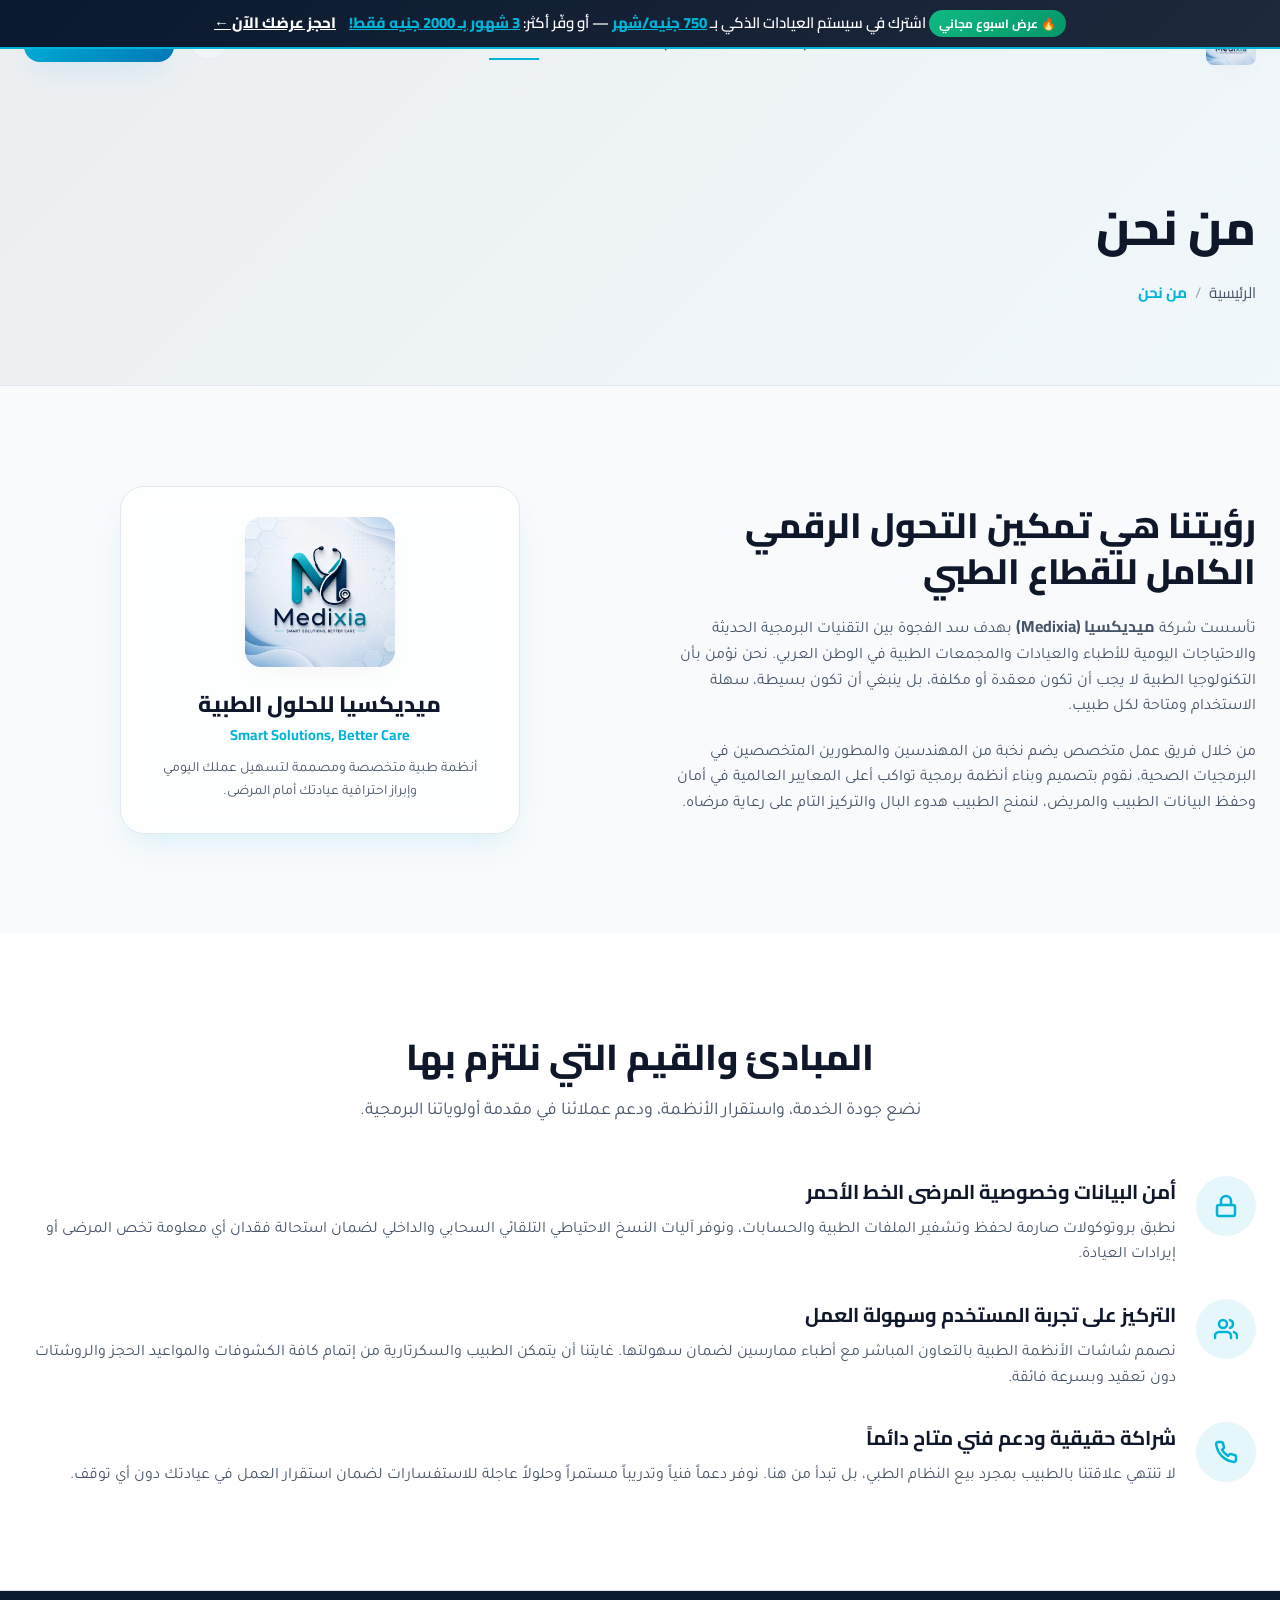
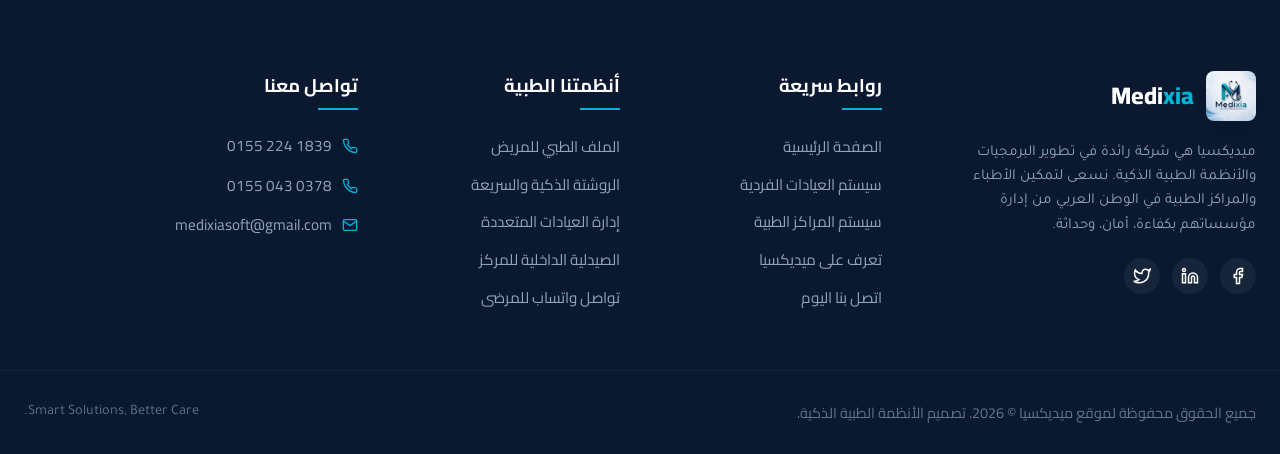
==== commit 55b8a9cd: "update" ====
--- a/about.html
+++ b/about.html
@@ -17,7 +17,7 @@
     <!-- Promo Bar (Limited Time Offer) -->
     <div class="promo-bar">
         <div class="container">
-            <span class="promo-badge">🔥 عرض شهر مجاني</span>
+            <span class="promo-badge">🔥 عرض اسبوع مجاني</span>
             اشترك في سيستم العيادات الذكي بـ <span class="highlight">750 جنيه/شهر</span> — أو وفّر أكثر: <span class="highlight">3 شهور بـ 2000 جنيه فقط!</span>
             <a href="contact.html#request-demo" style="text-decoration: underline; margin-right: 10px; font-weight: 800;">احجز عرضك الآن ←</a>
         </div>
--- a/css/style.css
+++ b/css/style.css
@@ -1428,23 +1428,66 @@
     .hero-buttons .btn {
         width: 100%;
     }
+    
     .hero-features {
         flex-direction: column;
         align-items: flex-start;
         display: inline-flex;
     }
     
+    .nav-container {
+        padding: 0 10px;
+    }
+    
+    .nav-actions {
+        gap: 6px;
+    }
+    
+    .nav-actions .btn {
+        padding: 0 10px !important;
+        font-size: 0.75rem !important;
+        display: inline-flex;
+        white-space: nowrap;
+        border-radius: 6px;
+        height: 28px;
+        align-items: center;
+    }
+    
+    .logo-img {
+        width: 34px !important;
+        height: 34px !important;
+    }
+    
+    .logo-text {
+        display: none !important;
+    }
+    
+    .theme-toggle-btn {
+        width: 28px;
+        height: 28px;
+        min-width: 28px;
+    }
+    
+    .theme-toggle-btn svg {
+        width: 14px;
+        height: 14px;
+    }
+    
+    .hamburger {
+        width: 24px;
+        height: 16px;
+    }
     .nav-menu {
         position: fixed;
         top: var(--nav-height);
-        left: -100%;
+        right: -100%;
         width: 100%;
         height: calc(100vh - var(--nav-height));
         background: var(--bg-secondary);
         flex-direction: column;
         align-items: center;
         justify-content: center;
-        transition: left 0.4s cubic-bezier(0.4, 0, 0.2, 1);
+        transition: right 0.4s cubic-bezier(0.4, 0, 0.2, 1);
         z-index: 999;
         box-shadow: 0 10px 20px rgba(0,0,0,0.05);
         border-top: 1px solid var(--border-color);
@@ -1452,7 +1495,7 @@
     }
     
     .nav-menu.open {
-        left: 0;
+        right: 0;
     }
     
     .hamburger {
